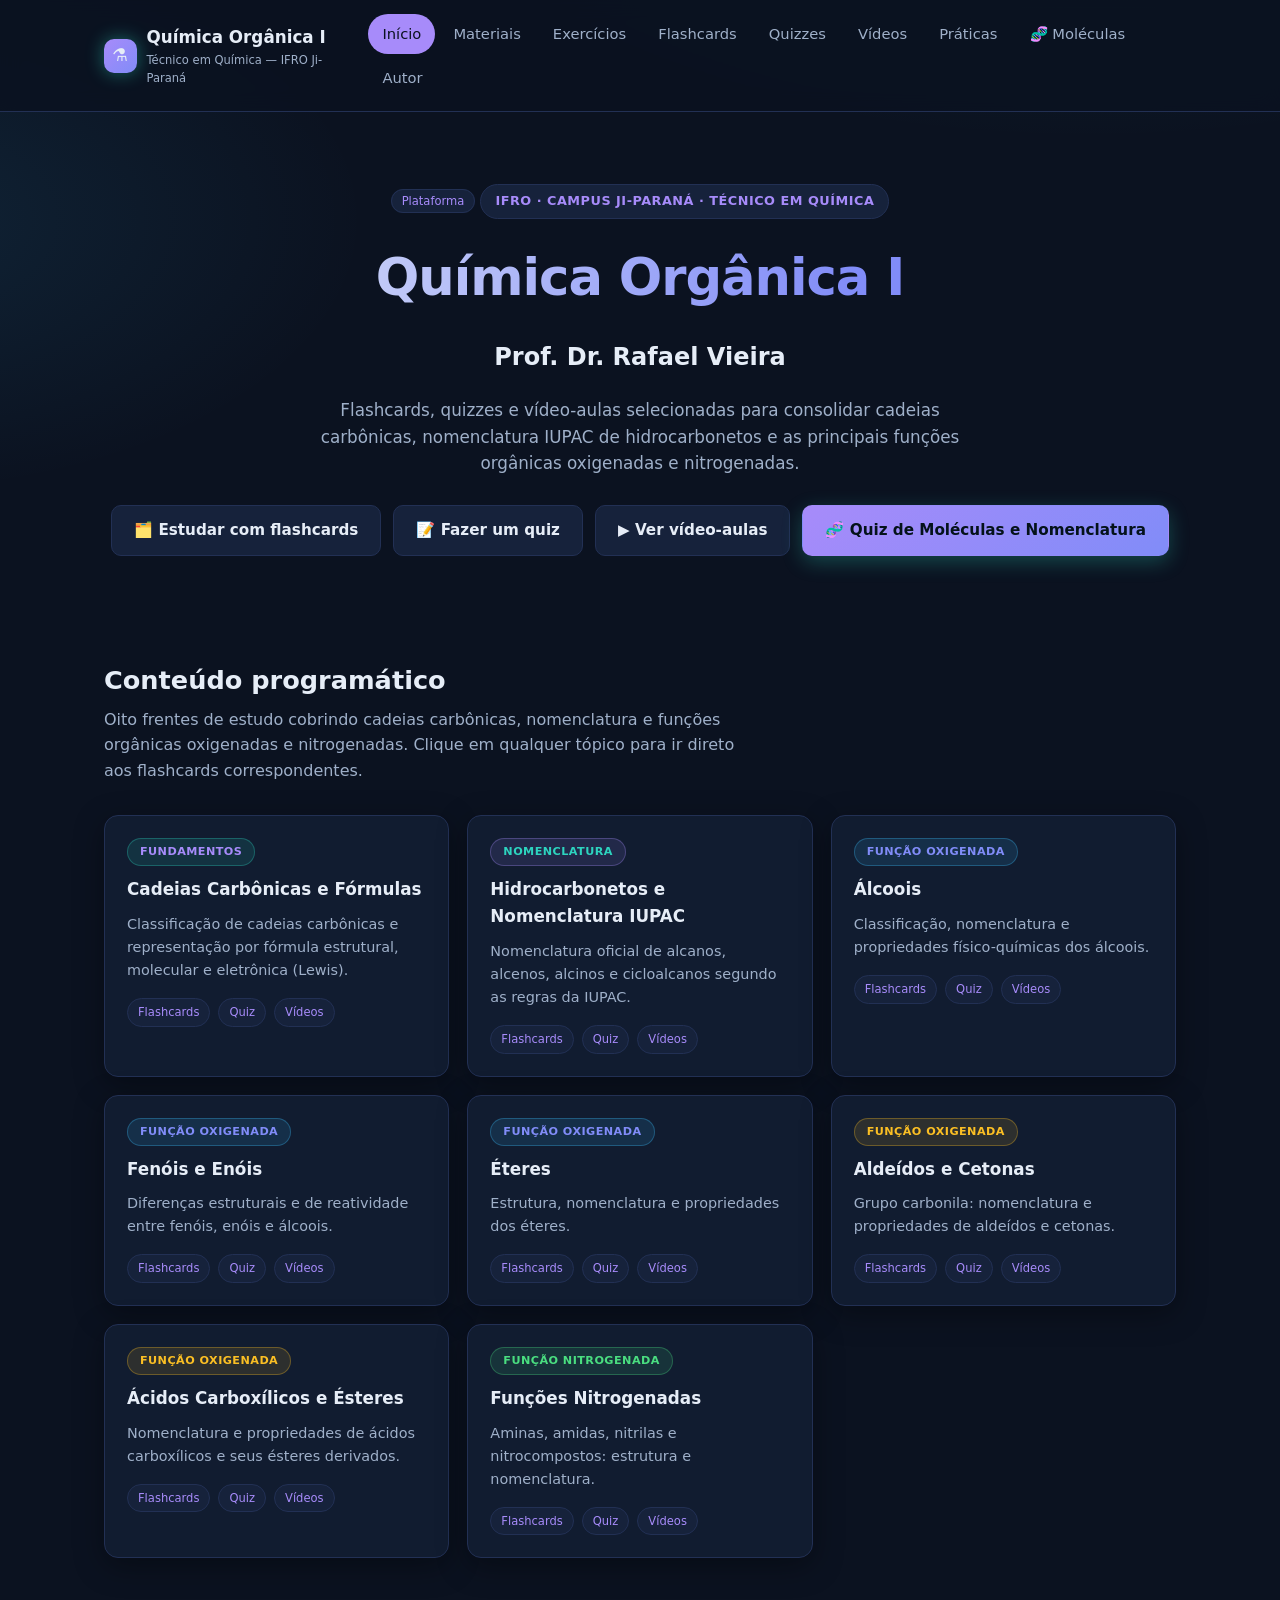
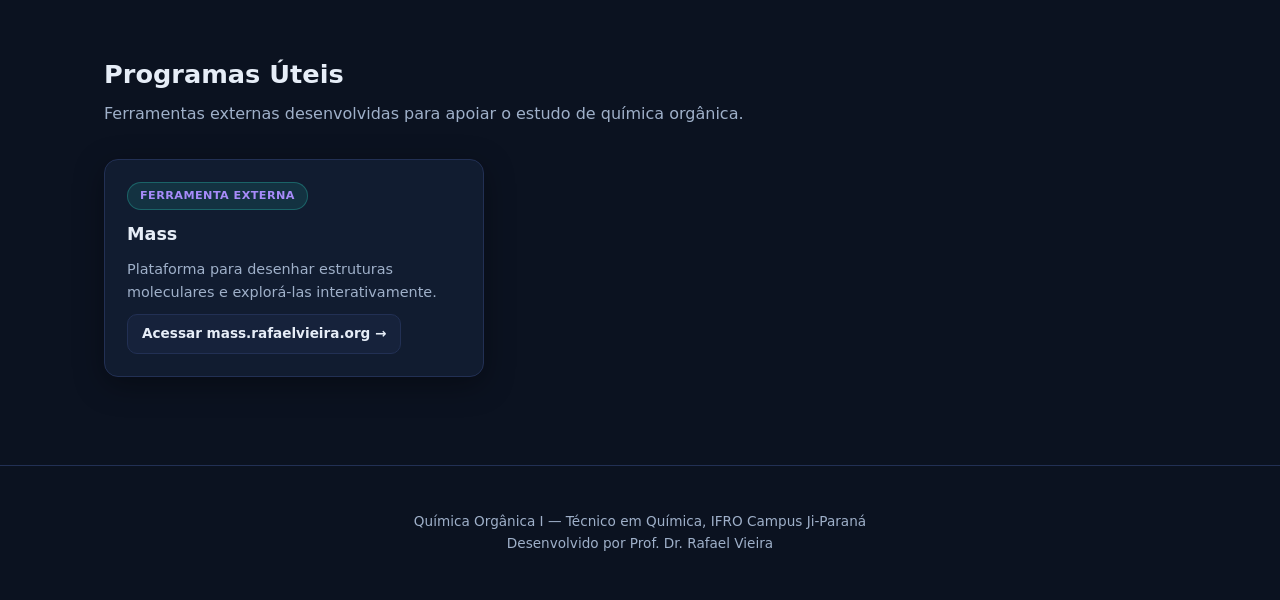
==== index.html @ 579198c7 "first commit" ====
<!DOCTYPE html>
<html lang="pt-BR">
<head>
<meta charset="UTF-8">
<meta name="viewport" content="width=device-width, initial-scale=1.0">
<title>Química Orgânica I — IFRO Ji-Paraná</title>
<meta name="description" content="Plataforma de apoio aos estudantes do Técnico em Química do IFRO Campus Ji-Paraná: flashcards, quizzes, vídeos e quiz de moléculas sobre Química Orgânica I.">
<link rel="stylesheet" href="assets/css/style.css">
</head>
<body>

<header class="site-header">
  <nav class="nav">
    <a class="brand" href="index.html">
      <span class="mol">⚗️</span>
      <span>Química Orgânica I<br><small>Técnico em Química — IFRO Ji-Paraná</small></span>
    </a>
    <button class="nav-toggle" aria-label="Abrir menu">☰</button>
    <div class="nav-links">
      <a href="index.html">Início</a>
      <a href="materiais.html">Materiais</a>
      <a href="exercicios.html">Exercícios</a>
      <a href="flashcards.html">Flashcards</a>
      <a href="quizzes.html">Quizzes</a>
      <a href="videos.html">Vídeos</a>
      <a href="praticas.html">Práticas</a>
      <a href="moleculas.html">🧬 Moléculas</a>
      <a href="autor.html">Autor</a>
    </div>
  </nav>
</header>

<section class="hero">
  <div class="container">
    <span class="tag tag-tool">Plataforma</span>
    <span class="eyebrow">IFRO · Campus Ji-Paraná · Técnico em Química</span>
    <h1> Química Orgânica I<br> </h1>
    <h2> Prof. Dr. Rafael Vieira </h2>
    <p class="lead">Flashcards, quizzes e vídeo-aulas selecionadas para consolidar cadeias carbônicas,
      nomenclatura IUPAC de hidrocarbonetos e as principais funções orgânicas oxigenadas e nitrogenadas.</p>
    <div class="hero-actions">
      <a class="btn btn-ghost" href="flashcards.html">🗂️ Estudar com flashcards</a>
      <a class="btn btn-ghost" href="quizzes.html">📝 Fazer um quiz</a>
      <a class="btn btn-ghost" href="videos.html">▶️ Ver vídeo-aulas</a>
      <a class="btn btn-primary" href="moleculas.html">🧬 Quiz de Moléculas e Nomenclatura</a>
    </div>
  </div>
</section>

<section>
  <div class="container">
    <h2 class="section-title">Conteúdo programático</h2>
    <p class="section-sub">Oito frentes de estudo cobrindo cadeias carbônicas, nomenclatura e funções
      orgânicas oxigenadas e nitrogenadas. Clique em qualquer tópico para ir direto aos flashcards
      correspondentes.</p>
    <div class="grid" id="topics-grid"></div>
  </div>
</section>

<section>
  <div class="container">
    <h2 class="section-title">Programas Úteis</h2>
    <p class="section-sub">Ferramentas externas desenvolvidas para apoiar o estudo de química orgânica.</p>
    <div class="card tool-card">
      <span class="cat-tag teal">Ferramenta externa</span>
      <h3>Mass</h3>
      <p>Plataforma para desenhar estruturas moleculares e explorá-las interativamente.</p>
      <a class="btn btn-ghost btn-sm" href="https://mass.rafaelvieira.org" target="_blank" rel="noopener">Acessar mass.rafaelvieira.org →</a>
    </div>
  </div>
</section>

<footer class="site-footer">
  <div class="container">
    <p>Química Orgânica I — Técnico em Química, IFRO Campus Ji-Paraná<br>
    Desenvolvido por <a href="autor.html">Prof. Dr. Rafael Vieira</a></p>
  </div>
</footer>

<script src="assets/js/topics-data.js"></script>
<script src="assets/js/app.js"></script>
<script>
  document.addEventListener("DOMContentLoaded", () => {
    const grid = document.getElementById("topics-grid");
    TOPICS.forEach(t => {
      const card = document.createElement("a");
      card.href = `flashcards.html?topic=${t.id}`;
      card.className = "card topic-card";
      card.style.color = "inherit";
      card.innerHTML = `
        <span class="cat-tag ${t.catClass}">${t.category}</span>
        <h3>${t.title}</h3>
        <p>${t.description}</p>
        <div class="tags">
          <span class="tag">Flashcards</span>
          <span class="tag">Quiz</span>
          <span class="tag">Vídeos</span>
        </div>
      `;
      grid.appendChild(card);
    });
  });
</script>
</body>
</html>
---- assets/css/style.css ----
/* =========================================================
   Química Orgânica II — IFRO Ji-Paraná
   Tema: Científico Moderno (dark, petróleo + aqua)
   ========================================================= */

:root{
  --bg: #0b1220;
  --bg-alt: #0f172a;
  --surface: #111c30;
  --surface-2: #16223b;
  --border: #223054;
  --text: #e6edf7;
  --text-muted: #9fb0c9;
  --accent: #a78bfa;      /* violeta */
  --accent-2: #818cf8;    /* indigo */
  --accent-3: #2dd4bf;    /* teal, detalhes */
  --success: #4ade80;
  --danger: #f87171;
  --warning: #fbbf24;
  --radius: 14px;
  --shadow: 0 8px 30px rgba(0,0,0,0.35);
  --font-body: 'Inter', system-ui, -apple-system, Segoe UI, Roboto, Arial, sans-serif;
  --font-mono: 'JetBrains Mono', 'Fira Code', Consolas, monospace;
  --maxw: 1120px;
}

*{ box-sizing: border-box; }
html{ scroll-behavior: smooth; }

body{
  margin: 0;
  font-family: var(--font-body);
  background:
    radial-gradient(1200px 600px at 85% -10%, rgba(45,212,191,0.12), transparent 60%),
    radial-gradient(900px 500px at -10% 10%, rgba(56,189,248,0.10), transparent 55%),
    var(--bg);
  color: var(--text);
  line-height: 1.6;
  min-height: 100vh;
}

a{ color: var(--accent); text-decoration: none; }
a:hover{ color: var(--accent-2); }

img{ max-width: 100%; display: block; }

.container{
  max-width: var(--maxw);
  margin: 0 auto;
  padding: 0 24px;
}

/* ---------- NAV ---------- */
.site-header{
  position: sticky;
  top: 0;
  z-index: 100;
  background: rgba(11,18,32,0.85);
  backdrop-filter: blur(10px);
  border-bottom: 1px solid var(--border);
}
.nav{
  max-width: var(--maxw);
  margin: 0 auto;
  padding: 14px 24px;
  display: flex;
  align-items: center;
  justify-content: space-between;
  gap: 16px;
  position: relative;
}
.brand{
  display: flex;
  align-items: center;
  gap: 10px;
  font-weight: 700;
  color: var(--text);
  font-size: 1.05rem;
}
.brand .mol{
  width: 34px; height: 34px;
  border-radius: 10px;
  background: linear-gradient(135deg, var(--accent), var(--accent-2));
  display: flex; align-items: center; justify-content: center;
  font-size: 1.1rem;
  box-shadow: 0 0 18px rgba(45,212,191,0.45);
}
.brand small{ display:block; font-weight: 400; color: var(--text-muted); font-size: 0.72rem; }

.nav-links{
  display: flex;
  gap: 4px;
  align-items: center;
  flex-wrap: wrap;
}
.nav-links a{
  color: var(--text-muted);
  padding: 8px 14px;
  border-radius: 999px;
  font-size: 0.92rem;
  font-weight: 500;
  transition: all .15s ease;
}
.nav-links a:hover{ color: var(--text); background: var(--surface-2); }
.nav-links a.active{ color: var(--bg); background: var(--accent); }

.nav-toggle{
  display: none;
  background: var(--surface-2);
  border: 1px solid var(--border);
  color: var(--text);
  border-radius: 8px;
  padding: 8px 10px;
  cursor: pointer;
}

@media (max-width: 880px){
  .nav-toggle{ display: block; }
  .nav-links{
    display: none;
    position: absolute;
    top: 64px; left: 0; right: 0;
    background: var(--bg-alt);
    border-bottom: 1px solid var(--border);
    flex-direction: column;
    align-items: stretch;
    padding: 10px 16px 16px;
  }
  .nav-links.open{ display: flex; }
  .nav-links a{ padding: 12px 14px; }
}

/* ---------- HERO ---------- */
.hero{
  padding: 72px 0 56px;
  text-align: center;
}
.hero .eyebrow{
  display: inline-block;
  padding: 6px 14px;
  border-radius: 999px;
  background: var(--surface-2);
  border: 1px solid var(--border);
  color: var(--accent);
  font-size: 0.8rem;
  font-weight: 600;
  letter-spacing: 0.04em;
  text-transform: uppercase;
  margin-bottom: 18px;
}
.hero h1{
  font-size: clamp(2rem, 4.5vw, 3.2rem);
  margin: 0 0 16px;
  font-weight: 800;
  letter-spacing: -0.02em;
  background: linear-gradient(90deg, var(--text), var(--accent-2) 70%);
  -webkit-background-clip: text;
  background-clip: text;
  color: transparent;
}
.hero p.lead{
  max-width: 680px;
  margin: 0 auto 28px;
  color: var(--text-muted);
  font-size: 1.05rem;
}
.hero-actions{
  display: flex;
  gap: 12px;
  justify-content: center;
  flex-wrap: wrap;
}

.btn{
  display: inline-flex;
  align-items: center;
  gap: 8px;
  padding: 12px 22px;
  border-radius: 10px;
  font-weight: 600;
  font-size: 0.95rem;
  border: 1px solid transparent;
  cursor: pointer;
  transition: transform .15s ease, box-shadow .15s ease;
}
.btn:hover{ transform: translateY(-1px); }
.btn-primary{
  background: linear-gradient(135deg, var(--accent), var(--accent-2));
  color: #04121a;
  box-shadow: 0 6px 20px rgba(45,212,191,0.28);
}
.btn-primary:hover{ color: #04121a; }
.btn-ghost{
  background: var(--surface-2);
  color: var(--text);
  border-color: var(--border);
}
.btn-ghost:hover{ color: var(--text); border-color: var(--accent); }
.btn-sm{ padding: 8px 14px; font-size: 0.85rem; }

/* ---------- SECTIONS / CARDS ---------- */
section{ padding: 48px 0; }
.section-title{
  font-size: 1.6rem;
  font-weight: 700;
  margin: 0 0 6px;
}
.section-sub{
  color: var(--text-muted);
  margin: 0 0 32px;
  max-width: 640px;
}

.grid{
  display: grid;
  gap: 18px;
  grid-template-columns: repeat(auto-fit, minmax(260px, 1fr));
}

.card{
  background: var(--surface);
  border: 1px solid var(--border);
  border-radius: var(--radius);
  padding: 22px;
  box-shadow: var(--shadow);
  transition: border-color .15s ease, transform .15s ease;
}
.card:hover{ border-color: var(--accent); transform: translateY(-2px); }

.topic-card{
  display: flex;
  flex-direction: column;
  gap: 10px;
}
.topic-card h3{ margin: 0; font-size: 1.05rem; }
.topic-card p{ margin: 0; color: var(--text-muted); font-size: 0.9rem; }
.topic-card .tags{ display: flex; gap: 8px; flex-wrap: wrap; margin-top: 6px; }
.tag{
  font-size: 0.72rem;
  padding: 4px 10px;
  border-radius: 999px;
  background: var(--surface-2);
  color: var(--accent);
  border: 1px solid var(--border);
}

.tool-card{
  display: flex;
  flex-direction: column;
  align-items: flex-start;
  gap: 10px;
  max-width: 380px;
}
.tool-card h3{ margin: 0; font-size: 1.1rem; }
.tool-card p{ margin: 0; color: var(--text-muted); font-size: 0.9rem; }

/* Tag de categoria (substitui os ícones dos cards) */
.cat-tag{
  display: inline-block;
  align-self: flex-start;
  font-size: 0.7rem;
  font-weight: 700;
  letter-spacing: 0.04em;
  text-transform: uppercase;
  padding: 4px 12px;
  border-radius: 999px;
  border: 1px solid transparent;
}
.cat-tag.violet{
  background: rgba(167,139,250,0.12);
  color: var(--accent-3);
  border-color: rgba(167,139,250,0.3);
}
.cat-tag.teal{
  background: rgba(45,212,191,0.12);
  color: var(--accent);
  border-color: rgba(45,212,191,0.3);
}
.cat-tag.blue{
  background: rgba(56,189,248,0.12);
  color: var(--accent-2);
  border-color: rgba(56,189,248,0.3);
}
.cat-tag.amber{
  background: rgba(251,191,36,0.12);
  color: var(--warning);
  border-color: rgba(251,191,36,0.3);
}
.cat-tag.green{
  background: rgba(74,222,128,0.12);
  color: var(--success);
  border-color: rgba(74,222,128,0.3);
}
.cat-tag.muted{
  background: var(--surface-2);
  color: var(--text-muted);
  border-color: var(--border);
}

/* ---------- MATERIAIS ---------- */
.material-grid{
  display: grid;
  gap: 18px;
  grid-template-columns: repeat(auto-fit, minmax(260px, 1fr));
}
.material-card{
  display: flex;
  flex-direction: column;
  gap: 10px;
}
.material-card h3{ margin: 0; font-size: 1.05rem; }
.material-card p{ margin: 0; color: var(--text-muted); font-size: 0.9rem; }
.material-card .material-meta{
  display: flex;
  gap: 8px;
  align-items: center;
  color: var(--text-muted);
  font-size: 0.78rem;
  margin-top: 2px;
}
.material-card.soon{
  opacity: 0.55;
}
.material-card.soon:hover{ border-color: var(--border); transform: none; }

/* ---------- TOPIC SELECTOR (flashcards/quiz/videos) ---------- */
.topic-selector{
  display: flex;
  gap: 8px;
  flex-wrap: wrap;
  margin-bottom: 28px;
}
.topic-chip{
  padding: 9px 16px;
  border-radius: 999px;
  background: var(--surface);
  border: 1px solid var(--border);
  color: var(--text-muted);
  font-size: 0.88rem;
  font-weight: 600;
  cursor: pointer;
  transition: all .15s ease;
}
.topic-chip:hover{ border-color: var(--accent); color: var(--text); }
.topic-chip.active{
  background: linear-gradient(135deg, var(--accent), var(--accent-2));
  color: #04121a;
  border-color: transparent;
}

/* ---------- FLASHCARDS ---------- */
.flash-wrap{ max-width: 620px; margin: 0 auto; }
.flash-progress{
  display: flex; justify-content: space-between; align-items: center;
  margin-bottom: 14px; color: var(--text-muted); font-size: 0.85rem;
}
.flashcard{
  perspective: 1400px;
  height: 280px;
  margin-bottom: 22px;
  cursor: pointer;
}
.flashcard-inner{
  position: relative;
  width: 100%; height: 100%;
  transition: transform 0.5s cubic-bezier(.4,.2,.2,1);
  transform-style: preserve-3d;
}
.flashcard.flipped .flashcard-inner{ transform: rotateY(180deg); }
.flash-face{
  position: absolute; inset: 0;
  backface-visibility: hidden;
  border-radius: var(--radius);
  border: 1px solid var(--border);
  display: flex; flex-direction: column; align-items: center; justify-content: center;
  text-align: center;
  padding: 32px;
  background: var(--surface);
  box-shadow: var(--shadow);
}
.flash-face.front{ background: linear-gradient(160deg, var(--surface), var(--surface-2)); }
.flash-face.back{
  transform: rotateY(180deg);
  background: linear-gradient(160deg, #123b38, var(--surface));
  border-color: var(--accent);
}
.flash-face .label{
  position: absolute; top: 14px; left: 18px;
  font-size: 0.7rem; text-transform: uppercase; letter-spacing: 0.06em;
  color: var(--text-muted);
}
.flash-face .txt{ font-size: 1.15rem; font-weight: 600; }
.flash-face .hint{ margin-top: 14px; font-size: 0.78rem; color: var(--text-muted); }
.flash-controls{
  display: flex; justify-content: center; gap: 10px; flex-wrap: wrap;
}

/* ---------- QUIZ ---------- */
.quiz-wrap{ max-width: 680px; margin: 0 auto; }
.quiz-progress-bar{
  height: 6px; border-radius: 999px; background: var(--surface-2);
  overflow: hidden; margin-bottom: 24px;
}
.quiz-progress-fill{
  height: 100%; background: linear-gradient(90deg, var(--accent), var(--accent-2));
  transition: width .3s ease;
}
.quiz-question{ font-size: 1.15rem; font-weight: 700; margin-bottom: 20px; }
.quiz-options{ display: flex; flex-direction: column; gap: 10px; margin-bottom: 22px; }
.quiz-option{
  text-align: left;
  padding: 14px 16px;
  border-radius: 10px;
  background: var(--surface);
  border: 1px solid var(--border);
  color: var(--text);
  cursor: pointer;
  font-size: 0.95rem;
  transition: all .15s ease;
}
.quiz-option:hover{ border-color: var(--accent-2); }
.quiz-option.correct{ border-color: var(--success); background: rgba(74,222,128,0.12); }
.quiz-option.incorrect{ border-color: var(--danger); background: rgba(248,113,113,0.12); }
.quiz-option:disabled{ cursor: default; }
.quiz-explain{
  background: var(--surface-2);
  border: 1px solid var(--border);
  border-radius: 10px;
  padding: 16px;
  font-size: 0.92rem;
  color: var(--text-muted);
  margin-bottom: 20px;
}
.quiz-score{
  text-align: center;
  padding: 40px 20px;
}
.quiz-score .big{ font-size: 3rem; font-weight: 800; color: var(--accent); }

/* ---------- VIDEOS ---------- */
.video-grid{
  display: grid;
  gap: 22px;
  grid-template-columns: repeat(auto-fit, minmax(300px, 1fr));
}
.video-card{
  background: var(--surface);
  border: 1px solid var(--border);
  border-radius: var(--radius);
  overflow: hidden;
  box-shadow: var(--shadow);
}
.video-card .frame-wrap{ position: relative; padding-top: 56.25%; background: #000; cursor: pointer; }
.video-card iframe{ position: absolute; inset: 0; width: 100%; height: 100%; border: 0; }
.video-thumb{
  position: absolute; inset: 0;
  width: 100%; height: 100%;
  object-fit: cover;
}
.play-btn{
  position: absolute; top: 50%; left: 50%;
  transform: translate(-50%, -50%);
  width: 62px; height: 62px;
  border-radius: 50%;
  background: rgba(0,0,0,0.55);
  border: 2px solid var(--accent);
  color: #fff;
  font-size: 1.4rem;
  display: flex; align-items: center; justify-content: center;
  cursor: pointer;
  transition: all .15s ease;
}
.play-btn::before{ content: "▶"; margin-left: 3px; }
.frame-wrap:hover .play-btn{
  background: var(--accent);
  color: #04121a;
  transform: translate(-50%, -50%) scale(1.08);
}
.video-card .meta{ padding: 16px 18px; }
.video-card .meta h4{ margin: 0 0 6px; font-size: 1rem; }
.video-card .meta p{ margin: 0; color: var(--text-muted); font-size: 0.85rem; }
.video-card .meta .channel{ color: var(--accent); font-size: 0.78rem; font-weight: 600; margin-top: 8px; display: block; }

/* ---------- PRÁTICAS ---------- */
.practical-block{
  background: var(--surface);
  border: 1px solid var(--border);
  border-radius: var(--radius);
  padding: 26px;
  margin-bottom: 20px;
}
.practical-block h3{ margin-top: 0; color: var(--accent-2); }
.practical-block .data{
  background: var(--surface-2);
  border-left: 3px solid var(--accent);
  padding: 12px 16px;
  border-radius: 8px;
  font-family: var(--font-mono);
  font-size: 0.88rem;
  margin: 14px 0;
  white-space: pre-wrap;
}
details.solution{
  margin-top: 14px;
  border-top: 1px dashed var(--border);
  padding-top: 12px;
}
details.solution summary{
  cursor: pointer;
  color: var(--accent);
  font-weight: 600;
  font-size: 0.9rem;
}
details.solution[open] summary{ margin-bottom: 10px; }

/* ---------- AUTOR ---------- */
.author-hero{
  display: flex;
  gap: 36px;
  align-items: center;
  flex-wrap: wrap;
  padding: 40px 0;
}
.author-photo{
  width: 220px; height: 220px;
  border-radius: 20px;
  object-fit: cover;
  border: 2px solid var(--border);
  box-shadow: var(--shadow);
}
.author-info h1{ margin: 0 0 6px; font-size: 1.9rem; }
.author-info .role{ color: var(--accent); font-weight: 600; margin-bottom: 14px; }
.author-info p{ color: var(--text-muted); max-width: 560px; }
.author-links{ display: flex; gap: 10px; margin-top: 16px; flex-wrap: wrap; }

/* ---------- FOOTER ---------- */
.site-footer{
  border-top: 1px solid var(--border);
  padding: 32px 0;
  margin-top: 40px;
  color: var(--text-muted);
  font-size: 0.85rem;
  text-align: center;
}
.site-footer a{ color: var(--text-muted); }
.site-footer a:hover{ color: var(--accent); }

/* ---------- Utilities ---------- */
.empty-state{
  text-align: center;
  padding: 40px 20px;
  color: var(--text-muted);
}
.badge{
  display: inline-block;
  padding: 3px 10px;
  border-radius: 999px;
  font-size: 0.72rem;
  font-weight: 700;
  background: var(--surface-2);
  color: var(--accent);
  border: 1px solid var(--border);
}

/* ---------- QUIZ DE MOLÉCULAS ---------- */
.mol-gate{
  max-width: 480px;
  margin: 0 auto;
  text-align: center;
}
.mol-gate .field{
  text-align: left;
  margin-bottom: 16px;
}
.mol-gate label{
  display: block;
  font-size: 0.85rem;
  color: var(--text-muted);
  margin-bottom: 6px;
  font-weight: 600;
}
.mol-gate input{
  width: 100%;
  padding: 12px 14px;
  border-radius: 10px;
  border: 1px solid var(--border);
  background: var(--bg-alt);
  color: var(--text);
  font-size: 0.95rem;
  font-family: var(--font-body);
}
.mol-gate input:focus{ outline: none; border-color: var(--accent); }
.mol-gate .hint-small{ font-size: 0.78rem; color: var(--text-muted); margin-top: -8px; margin-bottom: 18px; }

.mol-levels{
  display: flex;
  justify-content: center;
  gap: 8px;
  flex-wrap: wrap;
  margin-bottom: 24px;
}
.mol-level-dot{
  width: 34px; height: 34px;
  border-radius: 50%;
  display: flex; align-items: center; justify-content: center;
  font-size: 0.85rem; font-weight: 700;
  background: var(--surface-2);
  border: 1px solid var(--border);
  color: var(--text-muted);
}
.mol-level-dot.done{ background: var(--success); color: #04121a; border-color: var(--success); }
.mol-level-dot.current{ background: linear-gradient(135deg, var(--accent), var(--accent-2)); color: #04121a; border-color: transparent; }

.mol-timer-row{
  display: flex;
  align-items: center;
  gap: 10px;
  margin-bottom: 16px;
}
.mol-timer-bar{
  flex: 1;
  height: 8px;
  border-radius: 999px;
  background: var(--surface-2);
  overflow: hidden;
}
.mol-timer-fill{
  height: 100%;
  width: 100%;
  background: linear-gradient(90deg, var(--accent), var(--accent-2));
  transition: width 1s linear, background-color .2s ease;
}
.mol-timer-fill.low{ background: var(--danger); }
.mol-timer-label{
  font-family: var(--font-mono);
  font-size: 0.8rem;
  font-weight: 700;
  color: var(--text-muted);
  min-width: 32px;
  text-align: right;
}

.mol-drawing{
  display: flex;
  justify-content: center;
  padding: 18px 10px;
  background: var(--bg-alt);
  border: 1px solid var(--border);
  border-radius: 10px;
  margin-bottom: 20px;
  color: var(--text);
}
.mol-svg{ width: 100%; max-width: 320px; height: auto; }
.mol-img{
  width: 100%;
  max-width: 320px;
  height: auto;
  border-radius: 6px;
  background: #fff;
  padding: 6px;
}

.mol-ask-type{
  text-align: center;
  font-size: 0.82rem;
  color: var(--accent);
  font-weight: 700;
  text-transform: uppercase;
  letter-spacing: 0.04em;
  margin-bottom: 8px;
}

.mol-final{
  text-align: center;
  padding: 30px 16px;
}
.mol-final .big{ font-size: 2.6rem; font-weight: 800; color: var(--accent); margin-bottom: 6px; }
.mol-final .sub{ color: var(--text-muted); margin-bottom: 22px; }
.mol-log-status{
  font-size: 0.8rem;
  color: var(--text-muted);
  margin-top: 10px;
}
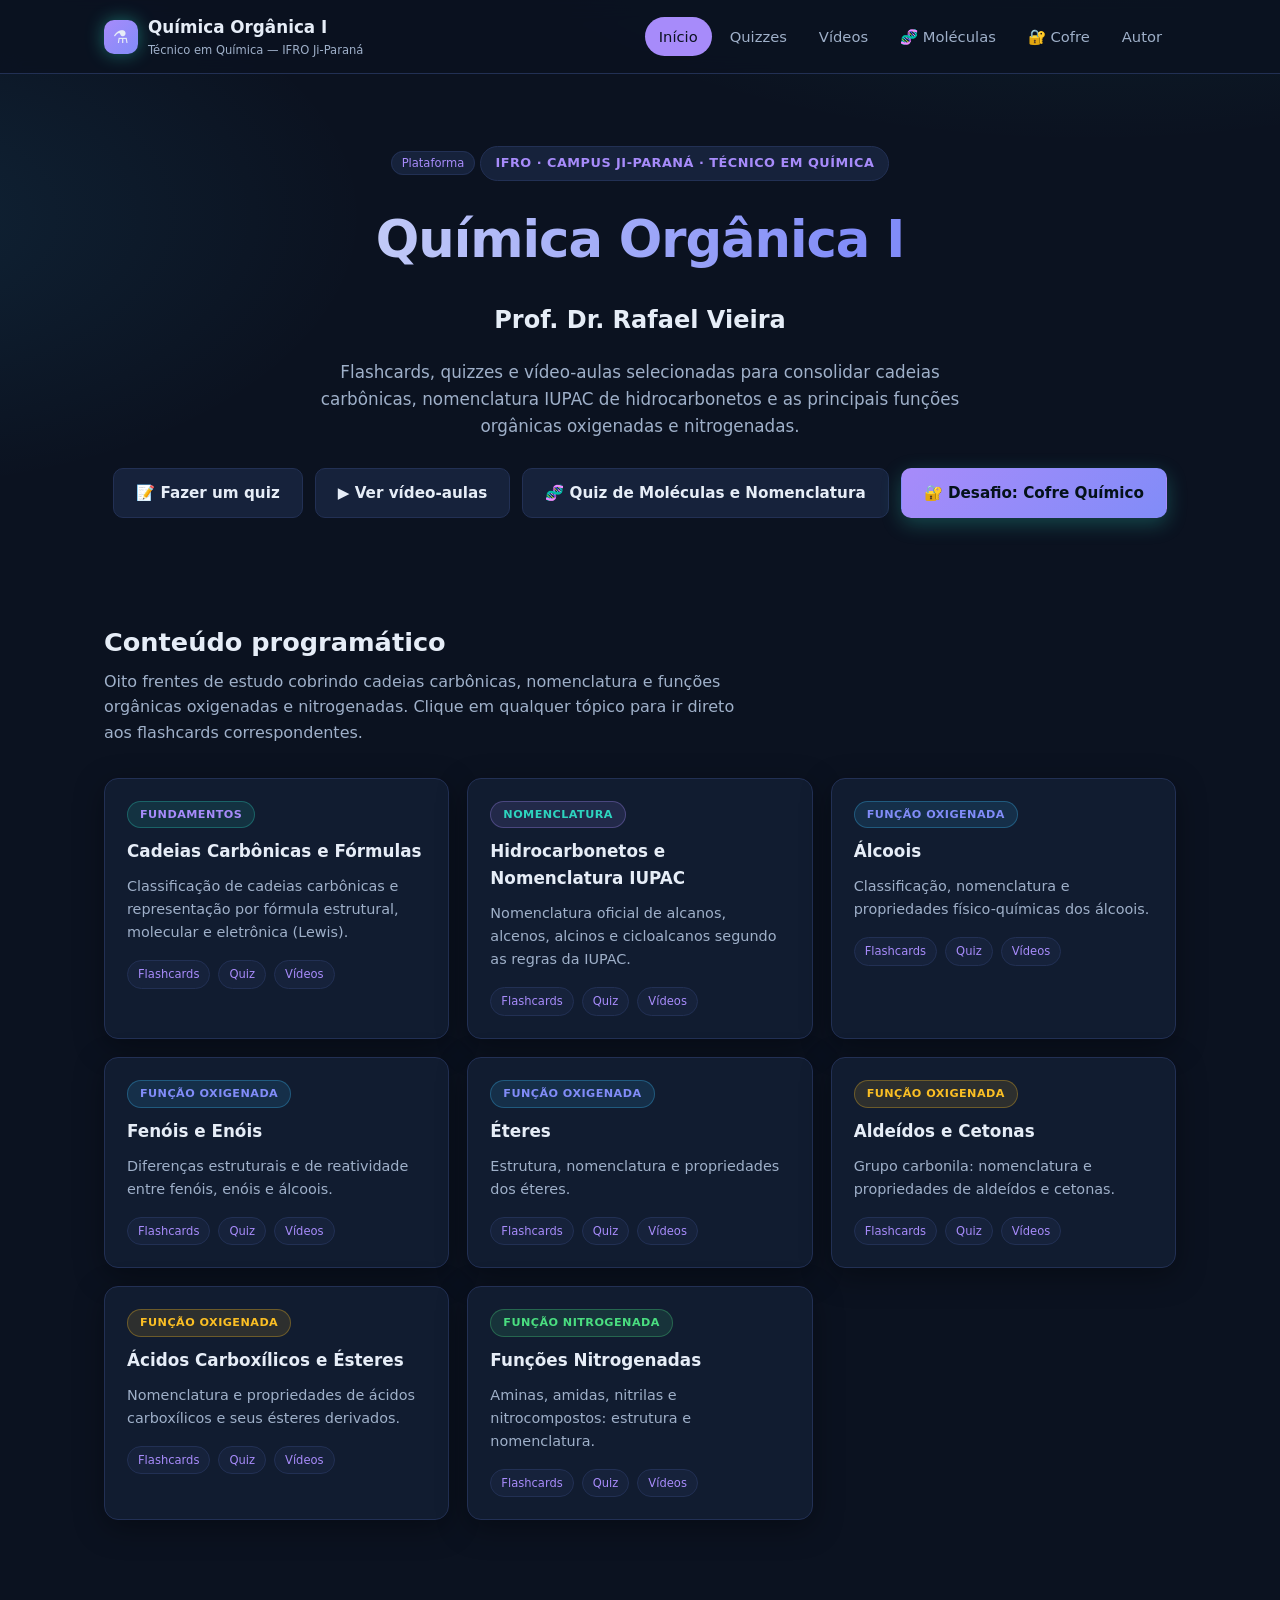
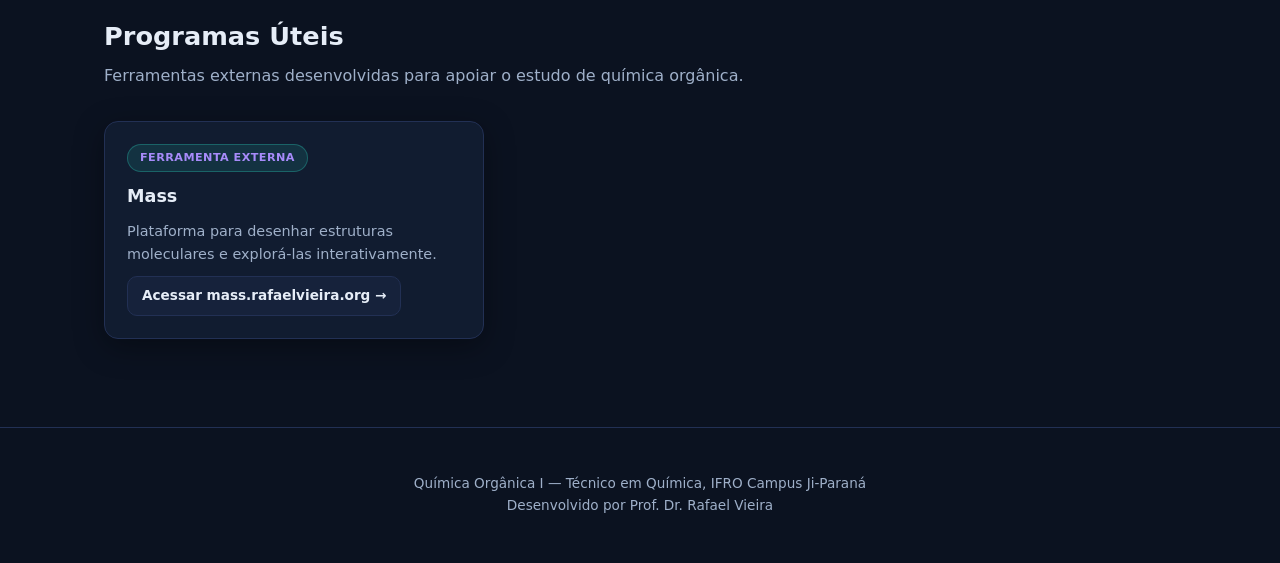
==== commit 4a7cfe34: "exercicio do cofre" ====
--- a/index.html
+++ b/index.html
@@ -18,13 +18,14 @@
     <button class="nav-toggle" aria-label="Abrir menu">☰</button>
     <div class="nav-links">
       <a href="index.html">Início</a>
-      <a href="materiais.html">Materiais</a>
-      <a href="exercicios.html">Exercícios</a>
-      <a href="flashcards.html">Flashcards</a>
+      <!-- <a href="materiais.html">Materiais</a> -->
+      <!-- <a href="exercicios.html">Exercícios</a> -->
+      <!-- <a href="flashcards.html">Flashcards</a> -->
       <a href="quizzes.html">Quizzes</a>
       <a href="videos.html">Vídeos</a>
-      <a href="praticas.html">Práticas</a>
+      <!-- <a href="praticas.html">Práticas</a> -->
       <a href="moleculas.html">🧬 Moléculas</a>
+      <a href="cofre-quimico.html">🔐 Cofre</a>
       <a href="autor.html">Autor</a>
     </div>
   </nav>
@@ -39,10 +40,11 @@
     <p class="lead">Flashcards, quizzes e vídeo-aulas selecionadas para consolidar cadeias carbônicas,
       nomenclatura IUPAC de hidrocarbonetos e as principais funções orgânicas oxigenadas e nitrogenadas.</p>
     <div class="hero-actions">
-      <a class="btn btn-ghost" href="flashcards.html">🗂️ Estudar com flashcards</a>
+      <!-- <a class="btn btn-ghost" href="flashcards.html">🗂️ Estudar com flashcards</a> -->
       <a class="btn btn-ghost" href="quizzes.html">📝 Fazer um quiz</a>
       <a class="btn btn-ghost" href="videos.html">▶️ Ver vídeo-aulas</a>
-      <a class="btn btn-primary" href="moleculas.html">🧬 Quiz de Moléculas e Nomenclatura</a>
+      <a class="btn btn-ghost" href="moleculas.html">🧬 Quiz de Moléculas e Nomenclatura</a>
+      <a class="btn btn-primary" href="cofre-quimico.html">🔐 Desafio: Cofre Químico</a>
     </div>
   </div>
 </section>
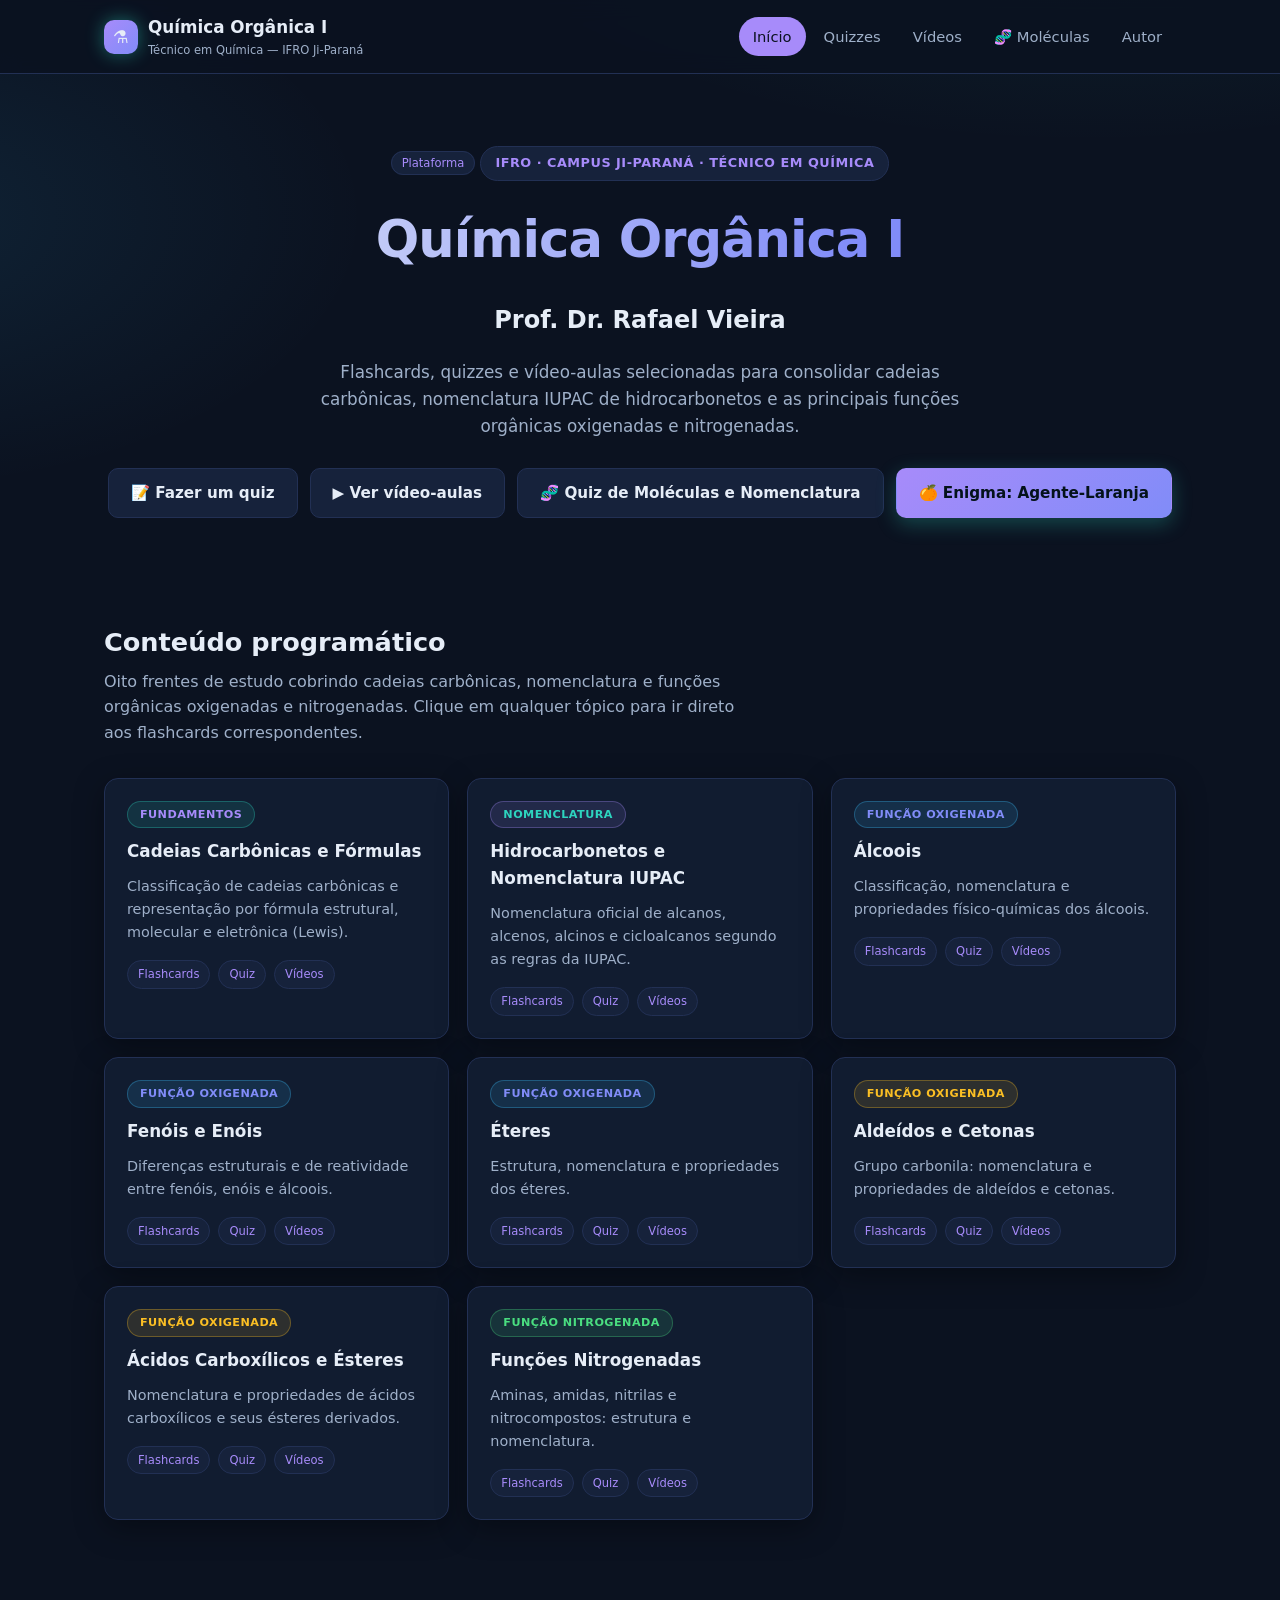
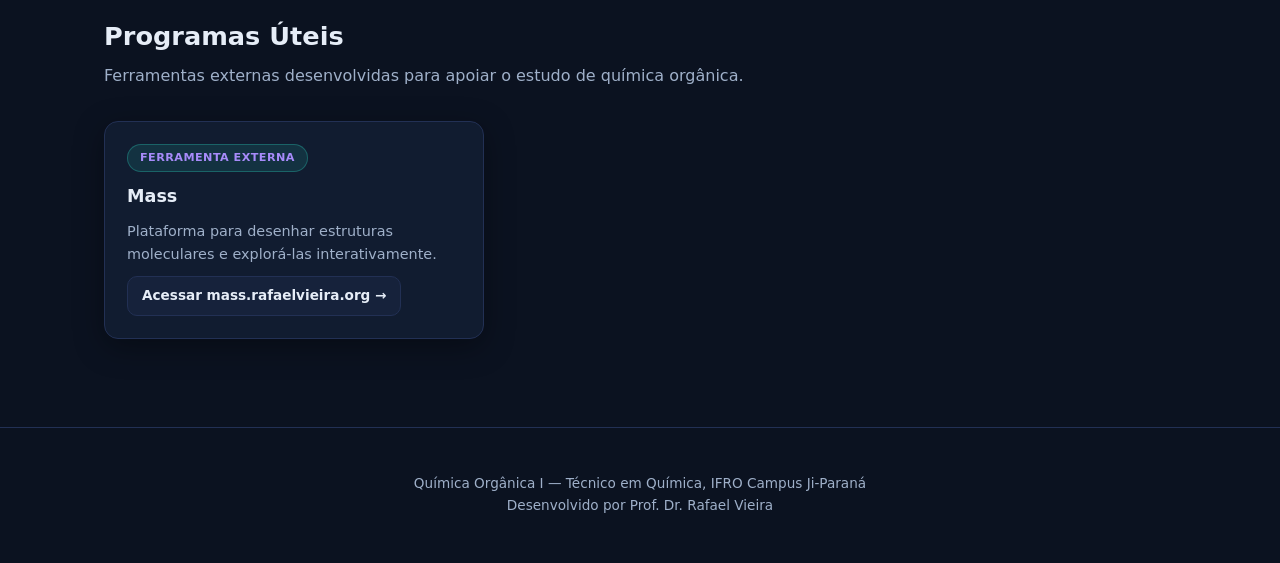
==== commit 3ce1107f: "desafio do agente laranja" ====
--- a/index.html
+++ b/index.html
@@ -25,7 +25,7 @@
       <a href="videos.html">Vídeos</a>
       <!-- <a href="praticas.html">Práticas</a> -->
       <a href="moleculas.html">🧬 Moléculas</a>
-      <a href="cofre-quimico.html">🔐 Cofre</a>
+      <!-- <a href="cofre-quimico.html">🔐 Cofre</a> -->
       <a href="autor.html">Autor</a>
     </div>
   </nav>
@@ -44,7 +44,8 @@
       <a class="btn btn-ghost" href="quizzes.html">📝 Fazer um quiz</a>
       <a class="btn btn-ghost" href="videos.html">▶️ Ver vídeo-aulas</a>
       <a class="btn btn-ghost" href="moleculas.html">🧬 Quiz de Moléculas e Nomenclatura</a>
-      <a class="btn btn-primary" href="cofre-quimico.html">🔐 Desafio: Cofre Químico</a>
+      <!-- <a class="btn btn-primary" href="cofre-quimico.html">🔐 Desafio: Cofre Químico</a> -->
+      <a class="btn btn-primary" href="enigma-agente-laranja.html">🍊 Enigma: Agente-Laranja</a>
     </div>
   </div>
 </section>
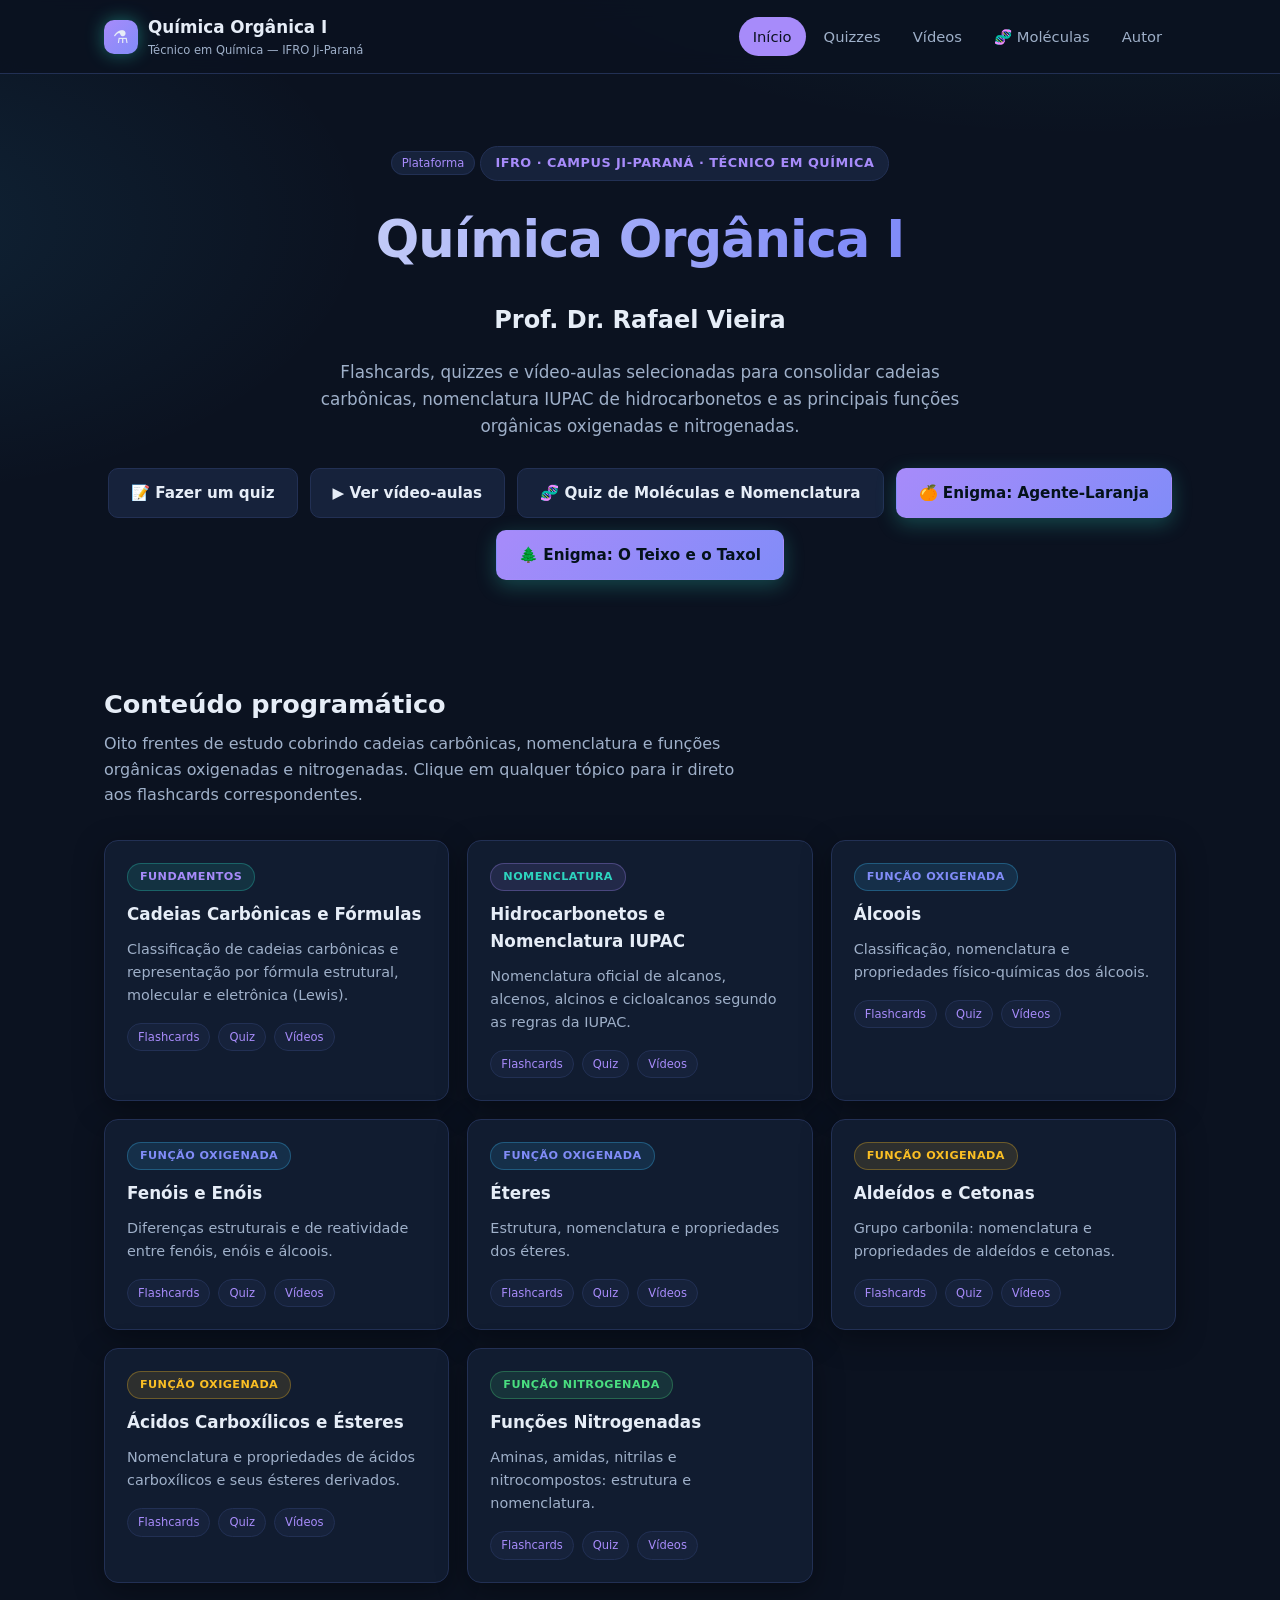
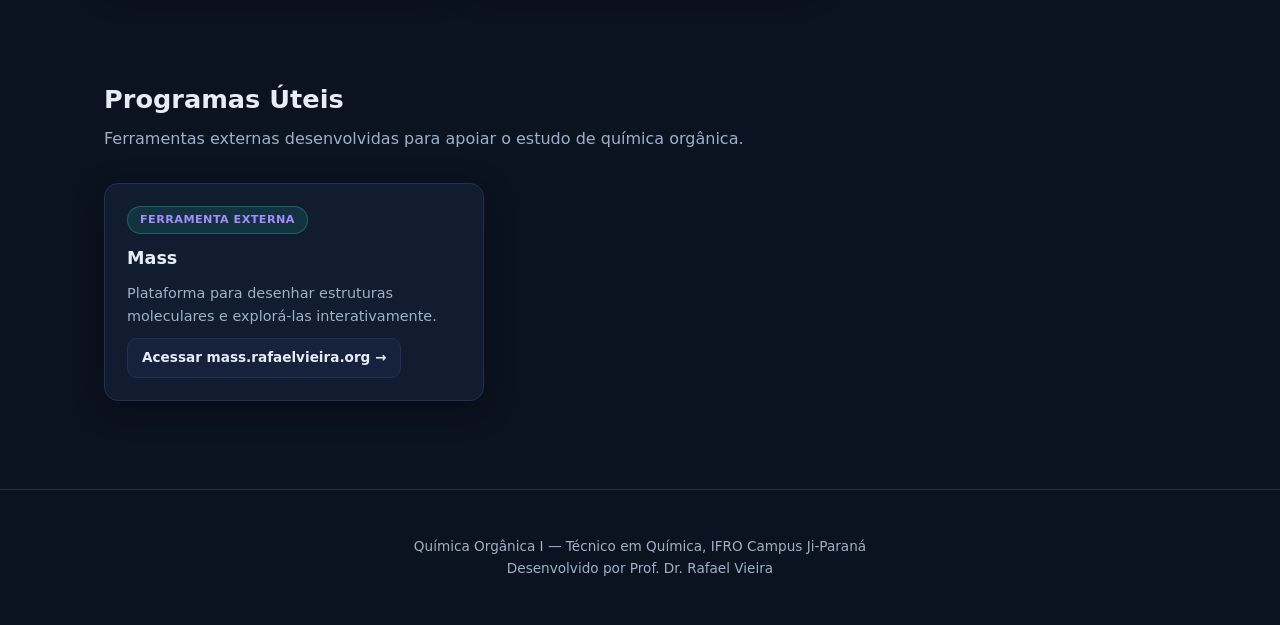
==== commit 348f98e5: "enigma taxol" ====
--- a/index.html
+++ b/index.html
@@ -46,6 +46,7 @@
       <a class="btn btn-ghost" href="moleculas.html">🧬 Quiz de Moléculas e Nomenclatura</a>
       <!-- <a class="btn btn-primary" href="cofre-quimico.html">🔐 Desafio: Cofre Químico</a> -->
       <a class="btn btn-primary" href="enigma-agente-laranja.html">🍊 Enigma: Agente-Laranja</a>
+      <a class="btn btn-primary" href="enigma-taxol.html">🌲 Enigma: O Teixo e o Taxol</a>
     </div>
   </div>
 </section>
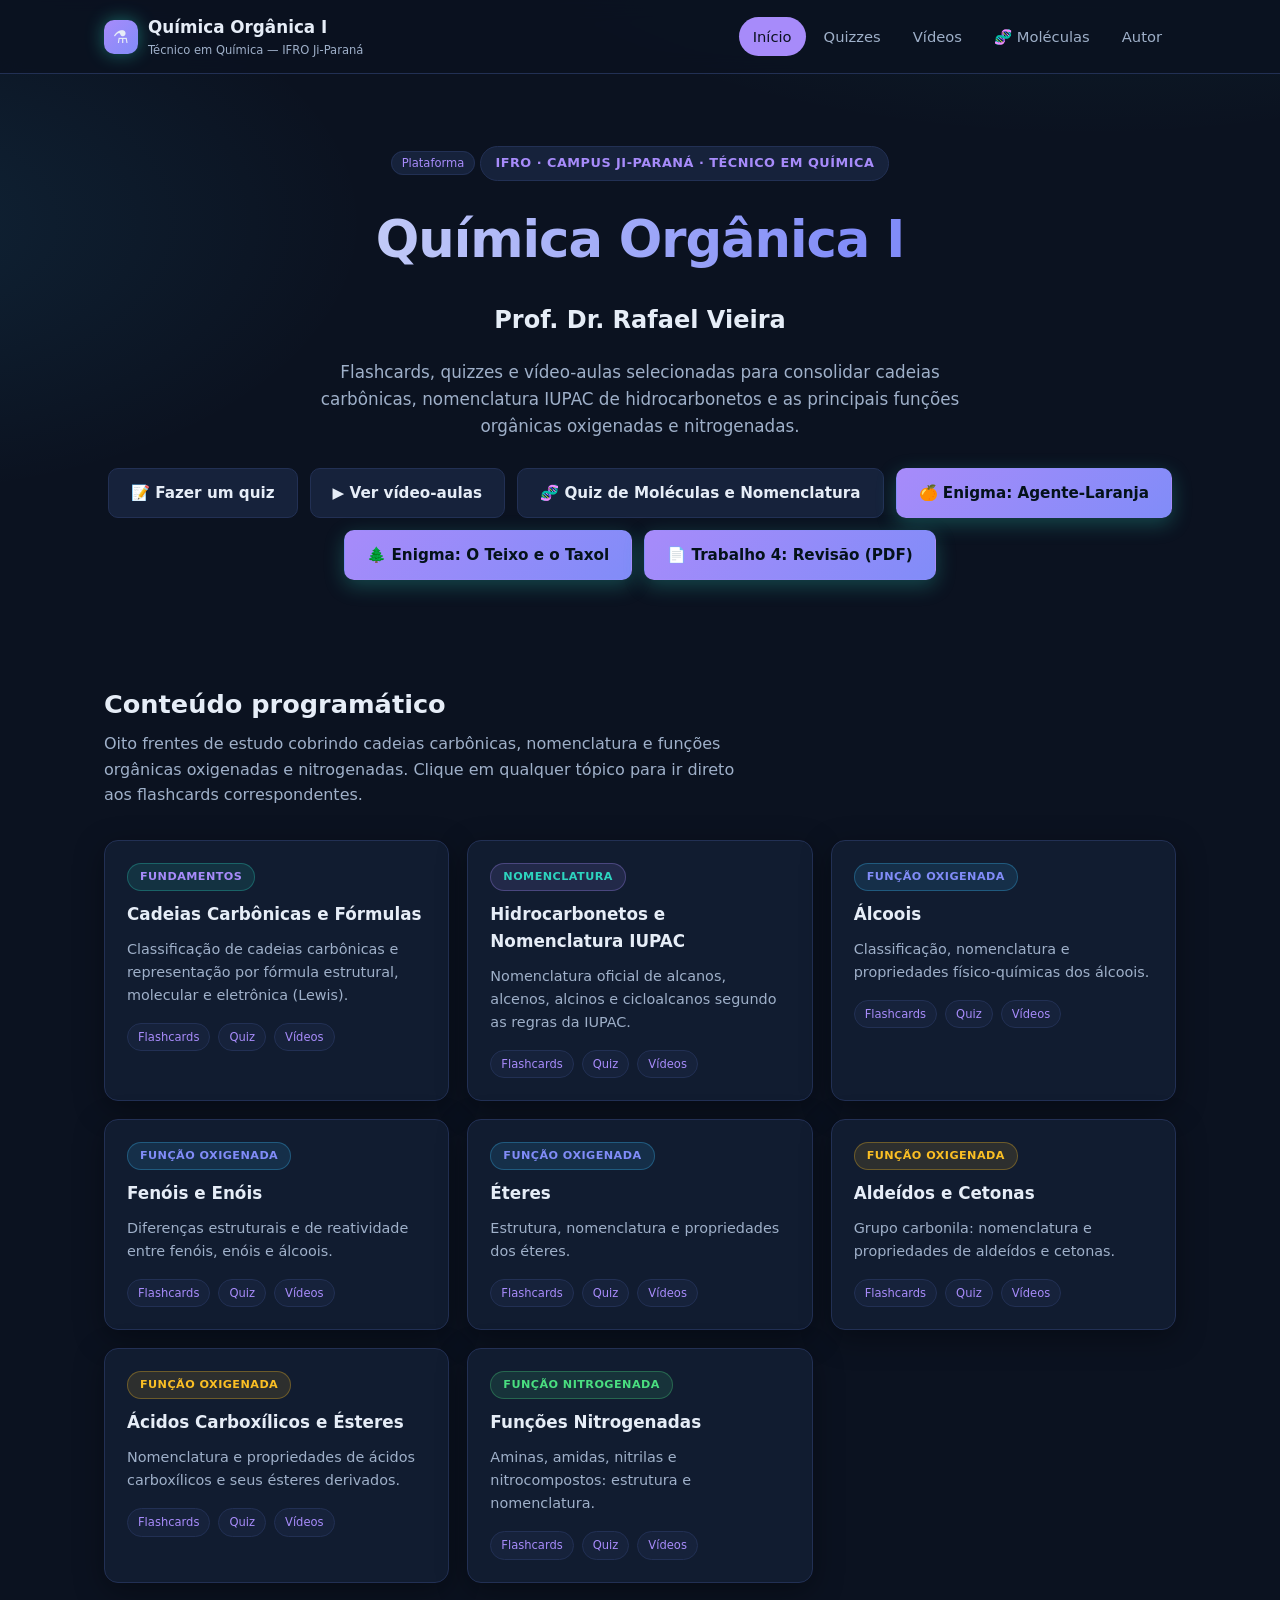
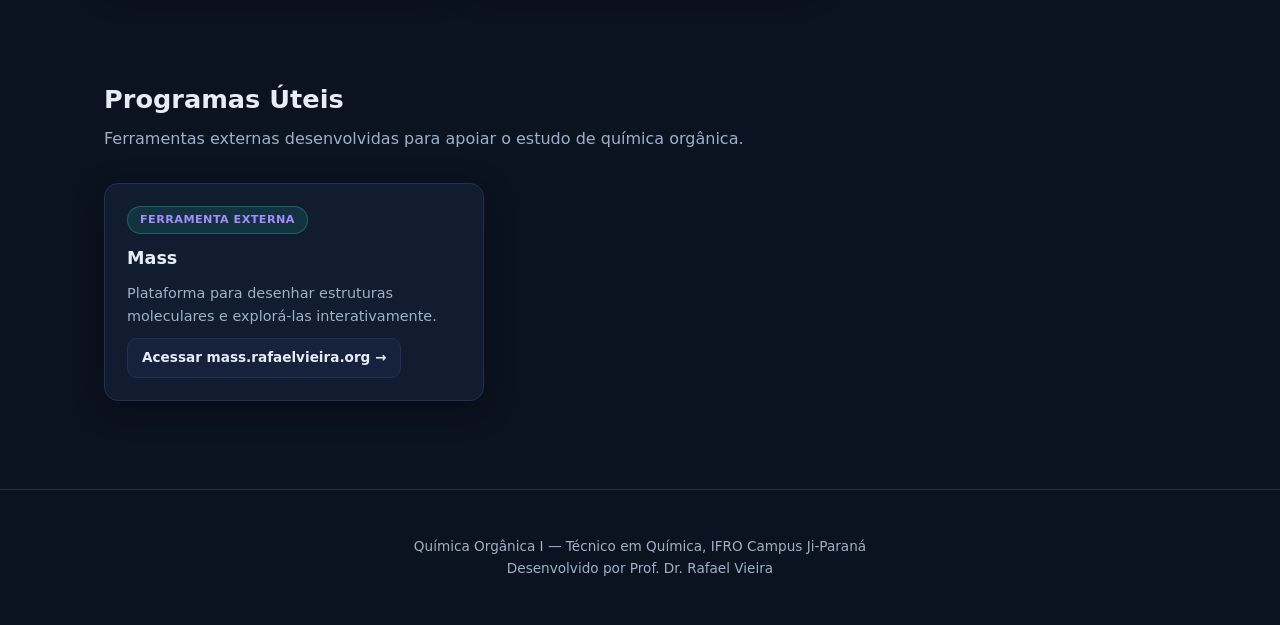
==== commit 5d9229dd: "adicionando o trabalho 4 final" ====
--- a/index.html
+++ b/index.html
@@ -47,6 +47,7 @@
       <!-- <a class="btn btn-primary" href="cofre-quimico.html">🔐 Desafio: Cofre Químico</a> -->
       <a class="btn btn-primary" href="enigma-agente-laranja.html">🍊 Enigma: Agente-Laranja</a>
       <a class="btn btn-primary" href="enigma-taxol.html">🌲 Enigma: O Teixo e o Taxol</a>
+      <a class="btn btn-primary" href="aulas/trabalho4_revisao.pdf" target="_blank" rel="noopener">📄 Trabalho 4: Revisão (PDF)</a>
     </div>
   </div>
 </section>
